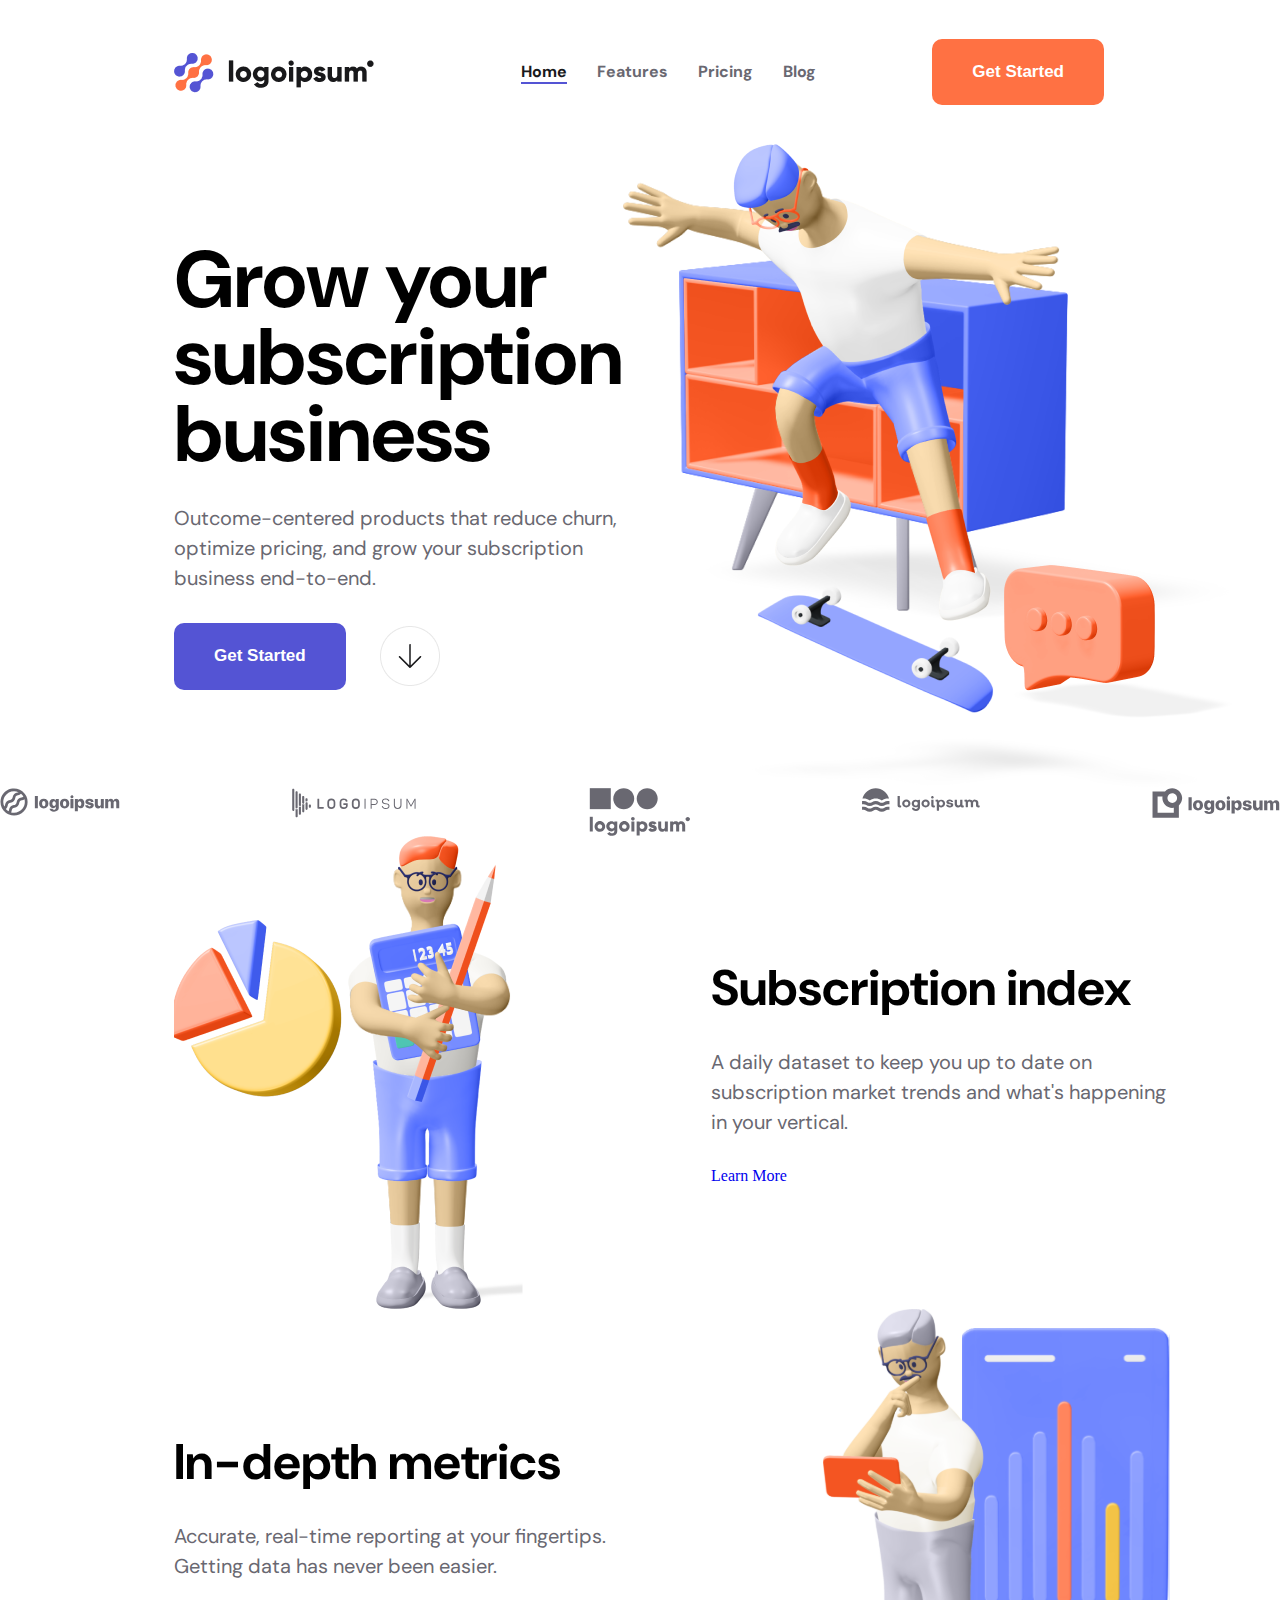
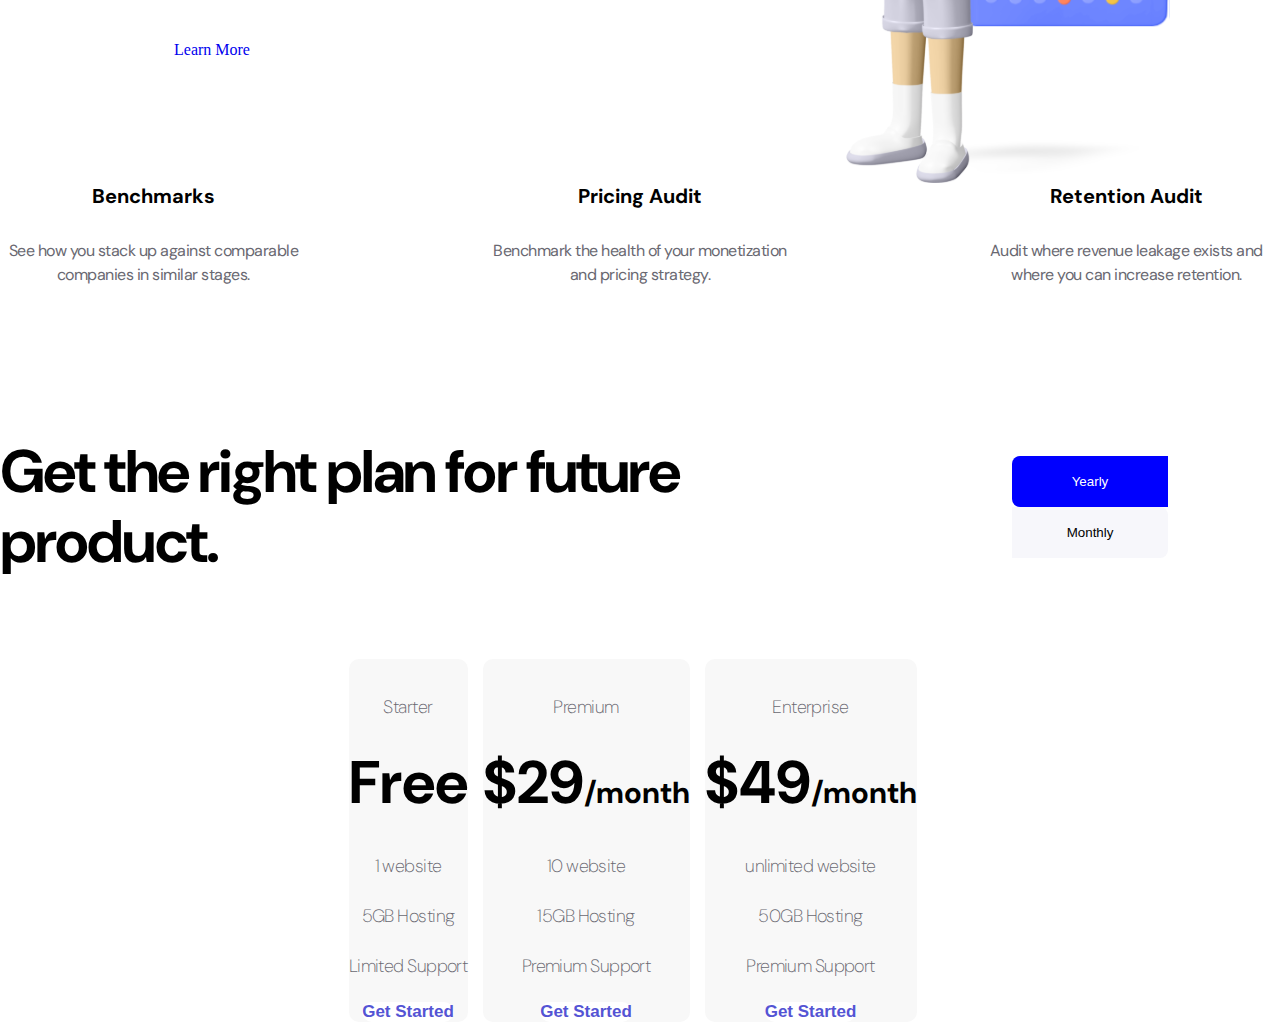
==== index.html @ 1cc86185 "working" ====
<html lang="en">
<head>
    <meta charset="UTF-8">
    <meta http-equiv="X-UA-Compatible" content="IE=edge">
    <meta name="viewport" content="width=device-width, initial-scale=1.0">
    <title>Document</title>
    <link rel="preconnect" href="https://fonts.googleapis.com">
    <link rel="preconnect" href="https://fonts.gstatic.com" crossorigin>
    <link href="https://fonts.googleapis.com/css2?family=DM+Sans&display=swap" rel="stylesheet">
    <link rel="stylesheet" href="style.css">
</head>
<body>

    <div class="head">
        <header>
            <!--The Logo-->
            <img src="/Assets/Logo Colorlogo.png" width="" height="">
           
            <!-- The list items -->
            <nav class="navbar">
                <ul>
                    <li class="first">Home</li>
                    <li>Features</li>
                    <li>Pricing</li>
                    <li>Blog</li>
                </ul>
            </nav>
            
            <!-- Button -->
            <button>Get Started</button>
        </header>
    </div>

    <section>
        <!-- The first div -->
        <div>
            <h2>Grow your subscription business</h2>
            <p>Outcome-centered products that reduce churn, optimize pricing, and grow your subscription business end-to-end.</p>
            <div class="arrowbtn">
                <button>Get Started</button>
                <img src="/Assets/Down Arrow.png" class="arrow">
            </div>
        </div>

        <!-- second div -->
        <div>
            <img src="/Assets/the HERO.png" alt="">
        </div>
    </section>
    <div class="logos">
        <div>
            <img src="/Assets/Grouplogo1.svg" alt="logo">
        </div>
        <div>
            <img src="/Assets/Grouplogo2.svg" alt="logo">
        </div>
        <div>
            <img src="/Assets/Grouplogo3.svg" alt="logo">
        </div>
        <div>
            <img src="/Assets/Grouplogo4.svg" alt="logo">
        </div>
        <div>
            <img src="/Assets/Grouplogo5.svg" alt="logo">
        </div>
    </div>
    <section>
        <!-- image div -->
        <div>
            <img src="/Assets/Content Image 02.png" alt="pose">
        </div>

        <div class="text">
            <h2>Subscription index</h2>
            <p>A daily dataset to keep you up to date on subscription market trends and what's happening in your vertical.</p>
            <a href="/">Learn More</a>
        </div>
    </section>

    <section>
        <div class="text">
            <h2>In-depth metrics</h2>
            <p>Accurate, real-time reporting at your fingertips. Getting data has never been easier.</p>
            <a href="/">Learn More</a>
        </div>
        <div>
            <img src="/Assets/Content Imagepiccc.svg">
        </div>
    </section>

    <!-- random section -->
    <div class="logos">
        <div class="content">
            <h4>Benchmarks</h4>
            <p>See how you stack up against comparable companies in similar stages.</p>

        </div>
        <div class="content">
            <h4>Pricing Audit</h4>
            <p>Benchmark the health of your monetization and pricing strategy.</p>

        </div>
        <div class="content">
            <h4>Retention Audit</h4>
            <p>Audit where revenue leakage exists and where you can increase retention.</p>
        </div>
    </div>

    <!--Card section-->
    <div class="plan">
        <div>
            <h2>Get the right plan for future product.</h2>
        </div>
        <div class="btn">
            <button>Yearly</button>
            <button>Monthly</button>
        </div>
    </div>

    <div class="cards">
        <div class="card">
            <p>Starter</p>
            <h2>Free</h2>
            <div class="details">
                <p>1 website</p>
                <p>5GB Hosting</p>
                <p>Limited Support</p>
            </div>
            
            <div>
                <button>Get Started</button>
            </div>

        </div>
        <div class="card">
            <p>Premium</p>
            <h2>$29<span>/month</span></h2>
            <div class="details">
                <p>10 website</p>
                <p>15GB Hosting</p>
                <p>Premium Support</p>
            </div>
         
            <div>
                <button>Get Started</button>
            </div>

        </div>
        <div class="card">
            <p>Enterprise</p>
            <h2>$49<span>/month</span></h2>
            <div class="details">
                <p>unlimited website</p>
                <p>50GB Hosting</p>
                <p>Premium Support</p>
            </div>
         
            <div>
                <button>Get Started</button>
            </div>

        </div>
    </div>
</body>

</html>
---- style.css ----
*{
    margin: 0;
    padding: 0;
    box-sizing: border-box;
}
body{
   
}

/* HEADER STYLE */
header {
    height: 9rem;
    display: flex;
    align-items: center;
    justify-content:space-between;
    padding-left: 174px;
    padding-right: 176px;
}

.first {
    border-bottom: 2px solid #5454D4;
    color: #19191B;
}

ul {
    display: flex;
    justify-content: space-between;
}

ul li {
    list-style-type: none;
    font-family: 'DM Sans', sans-serif;
    font-size: 16px;
    font-weight: 700;
    color: #696871;
    margin-left: 30px;
}

header button {
    padding: 22px 40px;
    border-radius: 10px;
    background: #FF7143;
    border: none;
    font-size: 17px;
    font-weight: 700;
    line-height: 22.13px;
    color: #fff;
}
/* HEADER STYLE */


/* SECTION STYLE */
section {
    display: flex;
    align-items: center;
    justify-content: space-between;
    padding-left: 174px;
    padding-right: 110px;
}

section h2 {
    font-weight: 700;
    font-size: 80px;
    line-height: 77px;
    font-family: 'DM Sans', sans-serif;
}

section p {
    font-weight: 400;
    font-size: 20px;
    line-height: 30px;
    color: #696871;
    font-family: 'DM Sans', sans-serif;
    margin-top: 30px;
}

section button {
    border-radius: 10px;
    background: #5454D4;
    border: none;
    font-size: 17px;
    font-weight: 700;
    line-height: 22.13px;
    color: #fff;
    margin-top: 30px;
    padding: 22px 40px;
}

.arrow{
    position: relative;
    top: 25px;
    margin-left: 30px;
}

/* logo wrapper */
.logos{
    display: flex;
    justify-content: space-between;
}

.text h2{
    font-size: 50px;
    line-height: 57px;
    font-weight: 700;
    font-family: 'DM Sans', sans-serif;
    margin-bottom: 30px;
}
.text p{
    font-weight: 400;
    font-size: 20px;
    line-height: 30px;
    width:459px;
    height:90px;
    margin-bottom: 30px;
}
.text a{
    text-decoration:none;
}
.content{
    text-align: center;
}
.content p{
    font-size: 16px;
    font-weight: 400;
    line-height: 24px;
    letter-spacing: -0.5002105832099915px;
    width:307px;
    height:48px;
    font-family: 'DM Sans', sans-serif;
    color: #696871;
    text-align: center;
    margin-top:20px;


}
.content h4{
    height:36px;
    font-family: 'DM Sans', sans-serif;
    font-size:20px;
    font-weight: 700;
    text-align: center;

}

.plan{
    display: flex;
    justify-content: space-between;
    align-items: center;
    margin-top: 150px;
    margin-bottom: 82px;

}

.plan h2{
    font-family: 'DM Sans', sans-serif;
    font-size: 60px;
    font-weight: 700;
    line-height: 70px;
    letter-spacing: -1.875789999961853px;
    text-align: left;

}

.btn{
    margin-left: 244px;
}

.plan button:nth-child(1){
    background-color: blue;
    color:#fff;
    padding: 18px 60px;
    border:none;
    border-radius: 8px 0px 0px 8px;
}
.plan button:nth-child(2){
    background-color:#F7F7FB;
    color:black;
    padding: 18px 55px;
    border:none;
    border-radius: 0px 8px 8px 0px;
}
.cards{
    display: flex;
    justify-content:center;
}
.card{
    background-color:#F8F8F8;
    border-radius: 10px;
    text-align: center;
    margin-right: 15px;
    padding-top: 34px;
    transition: all 0.6s;
    
}
.card h2{
    font-size: 60px;
    font-weight: 700;
    font-family: 'DM Sans', sans-serif;
    margin-bottom: 20px;
}
.details{
    margin-top:30px;
}
.card h2 span{
    font-size: 30px;
    font-weight: 700;
    font-family: 'DM Sans', sans-serif;
}
.card p{
     margin-bottom: 22px;
    font-family: 'DM Sans', sans-serif;
    font-size: 18px;
    font-weight: 200;
    line-height: 28px;
    letter-spacing: -0.5627369284629822px;
    color: #696871;
}

.card button{
    
    border-radius: 10px;
    border:none;
    background-color: #fff;
    color:#5454D4;
    font-weight: 700;
    font-size: 17px;
}

.card:hover{
    cursor: pointer;
    background-color: #FF7143;
    color:white;
    transform: scale(1.04);
    margin-left:15px;
}

.card button:hover{
    
    border-radius: 10px;
    border:none;
    background-color: #9F3919;
    color:#ffffff;
    font-weight: 700;
    font-size: 17px;
}
@media only screen and (max-width:820px){
    section , .plan, .cards{
        display: grid;
    }
    .logos{
        display: grid;
    }
    nav ,header button{
        display: none;
    }
}
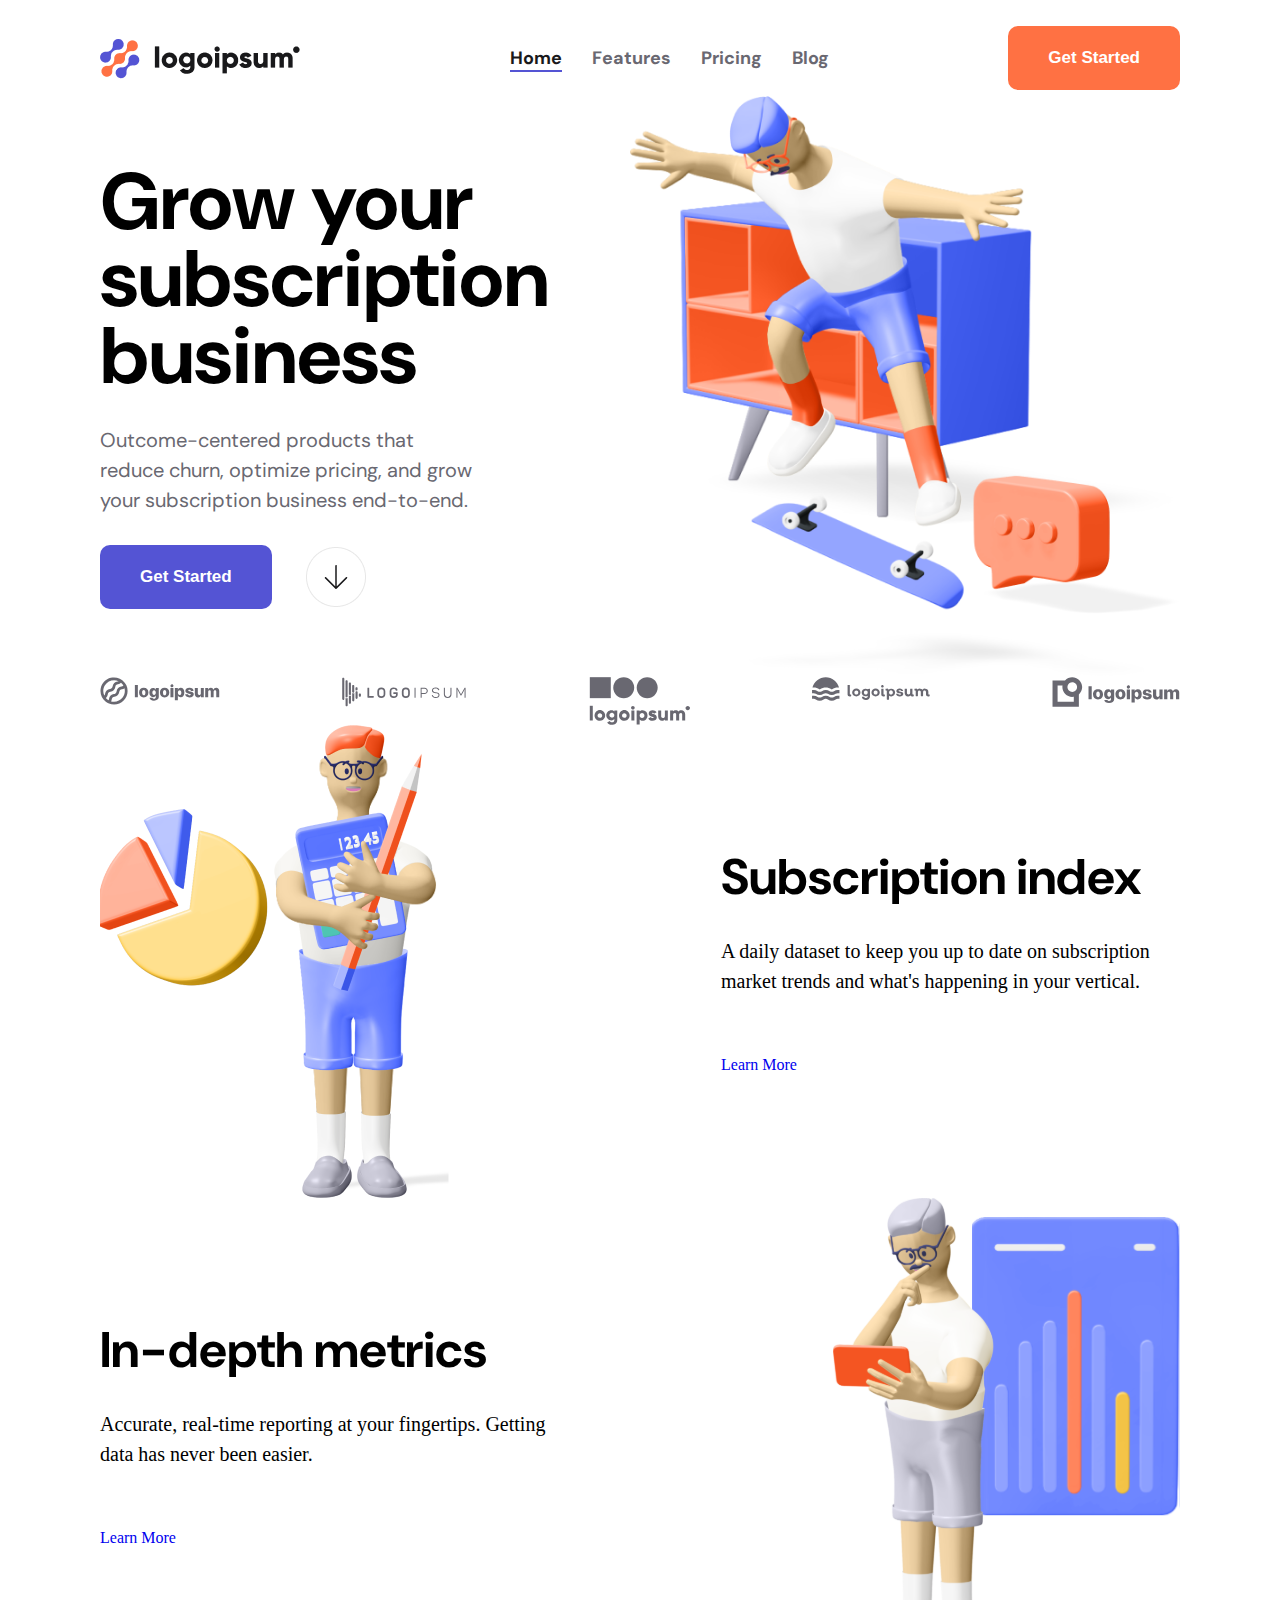
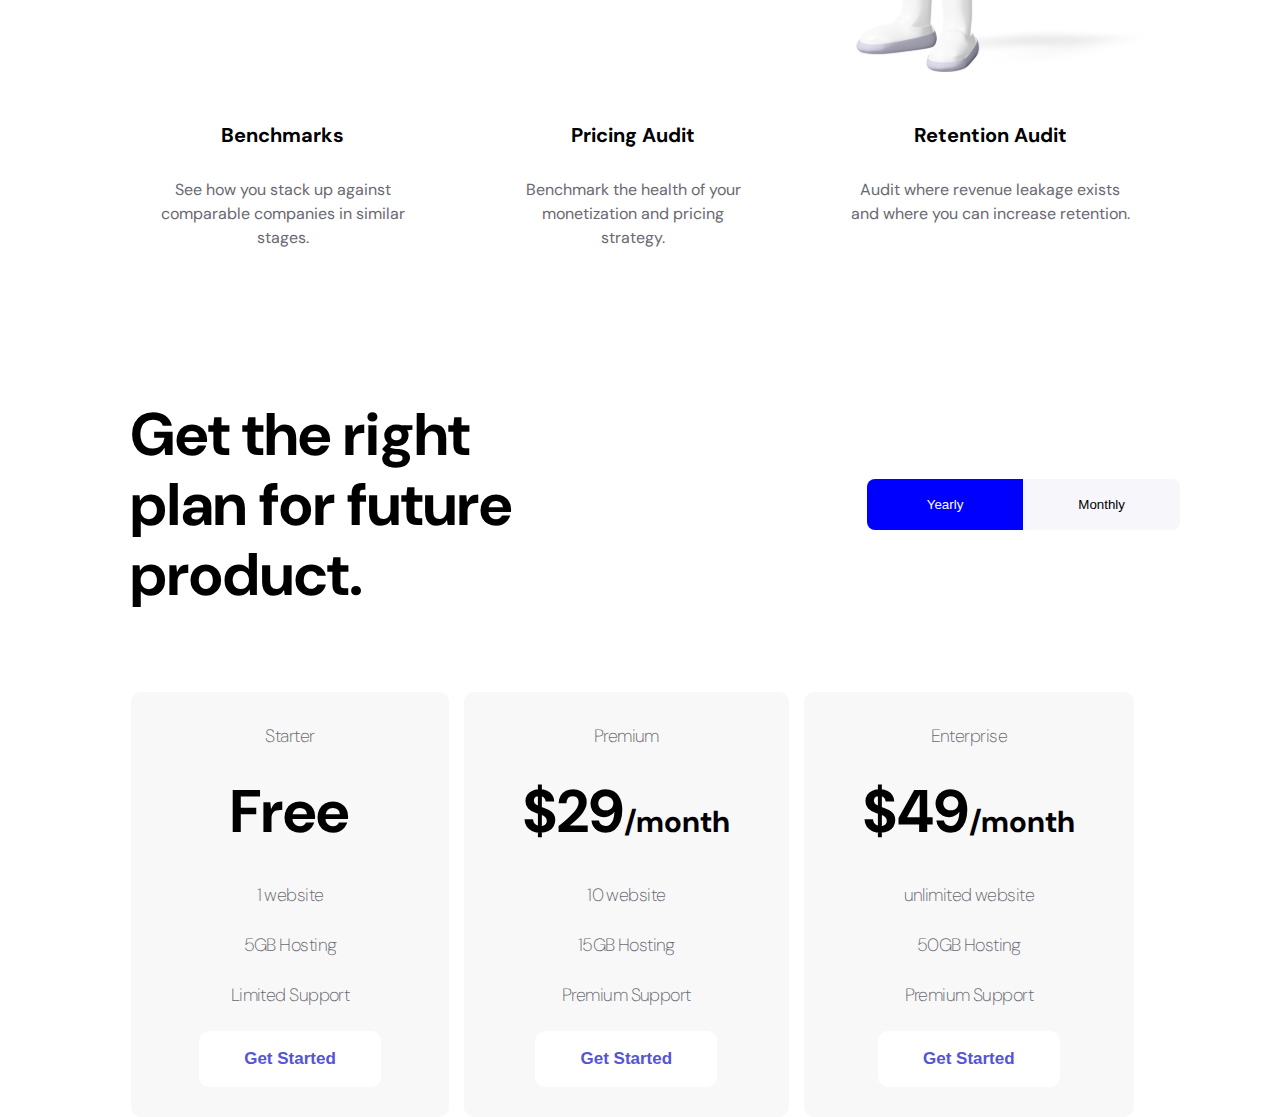
==== commit 2d2add52: "first challenge" ====
--- a/index.html
+++ b/index.html
@@ -11,29 +11,35 @@
 </head>
 <body>
 
-    <div class="head">
         <header>
             <!--The Logo-->
-            <img src="/Assets/Logo Colorlogo.png" width="" height="">
+            <img src="/Assets/Logo Colorlogo.png" width="" height=""> 
+            
+            <input type="checkbox" class="burger" id="burger">
+            <label class="hamburger" for="burger">
+                <svg xmlns="http://www.w3.org/2000/svg" width="26" height="26" fill="currentColor" class="bi bi-list" viewBox="0 0 16 16">
+                <path fill-rule="evenodd" d="M2.5 12a.5.5 0 0 1 .5-.5h10a.5.5 0 0 1 0 1H3a.5.5 0 0 1-.5-.5zm0-4a.5.5 0 0 1 .5-.5h10a.5.5 0 0 1 0 1H3a.5.5 0 0 1-.5-.5zm0-4a.5.5 0 0 1 .5-.5h10a.5.5 0 0 1 0 1H3a.5.5 0 0 1-.5-.5z"/>
+              </svg>
+            </label>
            
             <!-- The list items -->
             <nav class="navbar">
                 <ul>
-                    <li class="first">Home</li>
-                    <li>Features</li>
-                    <li>Pricing</li>
-                    <li>Blog</li>
+                    <li><a href="#first" class="first" >Home</a></li>
+                    <li><a href="#second">Features</a></li>
+                    <li><a href="#fourth">Pricing</a></li>
+                    <li><a href="#">Blog</a></li>
                 </ul>
             </nav>
             
             <!-- Button -->
             <button>Get Started</button>
         </header>
-    </div>
+    
 
-    <section>
+     <section class="firstSection" id="first">
         <!-- The first div -->
-        <div>
+        <div class="firt">
             <h2>Grow your subscription business</h2>
             <p>Outcome-centered products that reduce churn, optimize pricing, and grow your subscription business end-to-end.</p>
             <div class="arrowbtn">
@@ -43,10 +49,13 @@
         </div>
 
         <!-- second div -->
-        <div>
-            <img src="/Assets/the HERO.png" alt="">
+        <div class="firstImage">
+             <img src="/Assets/the HERO.png" alt=""> 
         </div>
-    </section>
+    </section> 
+
+
+    
     <div class="logos">
         <div>
             <img src="/Assets/Grouplogo1.svg" alt="logo">
@@ -63,8 +72,10 @@
         <div>
             <img src="/Assets/Grouplogo5.svg" alt="logo">
         </div>
-    </div>
-    <section>
+    </div> 
+
+   
+    <section class="secondsection" id="second">
         <!-- image div -->
         <div>
             <img src="/Assets/Content Image 02.png" alt="pose">
@@ -75,9 +86,9 @@
             <p>A daily dataset to keep you up to date on subscription market trends and what's happening in your vertical.</p>
             <a href="/">Learn More</a>
         </div>
-    </section>
+    </section> 
 
-    <section>
+    <section class="thirdsection">
         <div class="text">
             <h2>In-depth metrics</h2>
             <p>Accurate, real-time reporting at your fingertips. Getting data has never been easier.</p>
@@ -86,16 +97,16 @@
         <div>
             <img src="/Assets/Content Imagepiccc.svg">
         </div>
-    </section>
+    </section> 
 
     <!-- random section -->
-    <div class="logos">
+    <div class="contents">
         <div class="content">
             <h4>Benchmarks</h4>
             <p>See how you stack up against comparable companies in similar stages.</p>
 
         </div>
-        <div class="content">
+        <div class="content" class="cont">
             <h4>Pricing Audit</h4>
             <p>Benchmark the health of your monetization and pricing strategy.</p>
 
@@ -104,10 +115,10 @@
             <h4>Retention Audit</h4>
             <p>Audit where revenue leakage exists and where you can increase retention.</p>
         </div>
-    </div>
+    </div> 
 
     <!--Card section-->
-    <div class="plan">
+    <div class="plan" id="fourth">
         <div>
             <h2>Get the right plan for future product.</h2>
         </div>
@@ -115,10 +126,10 @@
             <button>Yearly</button>
             <button>Monthly</button>
         </div>
-    </div>
+    </div> 
 
     <div class="cards">
-        <div class="card">
+        <div class="firstcard">
             <p>Starter</p>
             <h2>Free</h2>
             <div class="details">
@@ -130,8 +141,8 @@
             <div>
                 <button>Get Started</button>
             </div>
+        </div>
 
-        </div>
         <div class="card">
             <p>Premium</p>
             <h2>$29<span>/month</span></h2>
@@ -140,12 +151,12 @@
                 <p>15GB Hosting</p>
                 <p>Premium Support</p>
             </div>
-         
+            
             <div>
                 <button>Get Started</button>
             </div>
-
         </div>
+    
         <div class="card">
             <p>Enterprise</p>
             <h2>$49<span>/month</span></h2>
@@ -158,9 +169,8 @@
             <div>
                 <button>Get Started</button>
             </div>
-
         </div>
-    </div>
+    </div>  
 </body>
 
 </html>--- a/style.css
+++ b/style.css
@@ -3,18 +3,16 @@
     padding: 0;
     box-sizing: border-box;
 }
-body{
-   
-}
 
 /* HEADER STYLE */
 header {
-    height: 9rem;
     display: flex;
     align-items: center;
     justify-content:space-between;
-    padding-left: 174px;
-    padding-right: 176px;
+    padding-left: 100px;
+    padding-right: 100px;
+    padding-top: 20px;
+    height: 6rem;
 }
 
 .first {
@@ -26,14 +24,16 @@
     display: flex;
     justify-content: space-between;
 }
-
-ul li {
-    list-style-type: none;
-    font-family: 'DM Sans', sans-serif;
-    font-size: 16px;
+ul li{
+    list-style: none;
+}
+ul li a{
+    font-family: 'DM Sans', sans-serif;
+    font-size: 18px;
     font-weight: 700;
     color: #696871;
     margin-left: 30px;
+    text-decoration: none;
 }
 
 header button {
@@ -43,47 +43,53 @@
     border: none;
     font-size: 17px;
     font-weight: 700;
-    line-height: 22.13px;
     color: #fff;
+    cursor: pointer;
 }
 /* HEADER STYLE */
 
 
 /* SECTION STYLE */
-section {
+.firstsection {
     display: flex;
     align-items: center;
     justify-content: space-between;
-    padding-left: 174px;
-    padding-right: 110px;
-}
-
-section h2 {
+    padding-left: 100px;
+    padding-right: 100px;
+}
+
+.firstImage img{
+    width: 550px;
+    height: auto;
+}
+
+.firstSection h2 {
     font-weight: 700;
     font-size: 80px;
     line-height: 77px;
     font-family: 'DM Sans', sans-serif;
 }
 
-section p {
+.firstSection p {
     font-weight: 400;
     font-size: 20px;
     line-height: 30px;
     color: #696871;
     font-family: 'DM Sans', sans-serif;
     margin-top: 30px;
-}
-
-section button {
+    padding-right: 155px;
+}
+
+.firstsection button {
     border-radius: 10px;
     background: #5454D4;
     border: none;
     font-size: 17px;
     font-weight: 700;
-    line-height: 22.13px;
     color: #fff;
     margin-top: 30px;
     padding: 22px 40px;
+    cursor: pointer;
 }
 
 .arrow{
@@ -92,10 +98,28 @@
     margin-left: 30px;
 }
 
+/*Second Section*/
+.secondsection , .thirdsection{
+    display: flex;
+    align-items: center;
+    justify-content: space-between;
+    padding-left: 100px;
+    padding-right: 100px;
+}
+
 /* logo wrapper */
 .logos{
     display: flex;
     justify-content: space-between;
+    padding-left: 100px;
+    padding-right: 100px;
+}
+.contents{
+        display: flex;
+        justify-content: space-between;
+        padding-left: 100px;
+        padding-right: 100px;
+        padding-top: 50px;
 }
 
 .text h2{
@@ -123,14 +147,11 @@
     font-size: 16px;
     font-weight: 400;
     line-height: 24px;
-    letter-spacing: -0.5002105832099915px;
-    width:307px;
-    height:48px;
     font-family: 'DM Sans', sans-serif;
     color: #696871;
     text-align: center;
     margin-top:20px;
-
+    padding:0 50px;
 
 }
 .content h4{
@@ -148,7 +169,8 @@
     align-items: center;
     margin-top: 150px;
     margin-bottom: 82px;
-
+    padding-left: 100px;
+    padding-right: 100px;
 }
 
 .plan h2{
@@ -156,13 +178,14 @@
     font-size: 60px;
     font-weight: 700;
     line-height: 70px;
-    letter-spacing: -1.875789999961853px;
     text-align: left;
+    padding: 0 30px;
 
 }
 
 .btn{
     margin-left: 244px;
+    display: inline-flex;
 }
 
 .plan button:nth-child(1){
@@ -183,30 +206,27 @@
     display: flex;
     justify-content:center;
 }
-.card{
+
+.firstcard{
     background-color:#F8F8F8;
     border-radius: 10px;
     text-align: center;
     margin-right: 15px;
-    padding-top: 34px;
-    transition: all 0.6s;
-    
-}
-.card h2{
+    padding:30px 68px;
+    transition: all 0.6s; 
+}
+.firstcard h2{
     font-size: 60px;
     font-weight: 700;
     font-family: 'DM Sans', sans-serif;
     margin-bottom: 20px;
 }
-.details{
-    margin-top:30px;
-}
-.card h2 span{
+.firstcard h2 span{
     font-size: 30px;
     font-weight: 700;
     font-family: 'DM Sans', sans-serif;
 }
-.card p{
+.firstcard p{
      margin-bottom: 22px;
     font-family: 'DM Sans', sans-serif;
     font-size: 18px;
@@ -215,9 +235,68 @@
     letter-spacing: -0.5627369284629822px;
     color: #696871;
 }
+.firstcard button{
+    padding: 18px 45px;
+    border-radius: 10px;
+    border:none;
+    background-color: #fff;
+    color:#5454D4;
+    font-weight: 700;
+    font-size: 17px;
+}
+.firstcard:hover{
+    cursor: pointer;
+    background-color: #FF7143;
+    color:white;
+    transform: scale(1.04);
+    margin-left:15px;
+}
+
+.firstcard button:hover{
+    
+    border-radius: 10px;
+    border:none;
+    background-color: #9F3919;
+    color:#ffffff;
+    font-weight: 700;
+    font-size: 17px;
+}
+
+
+.card{
+    background-color:#F8F8F8;
+    border-radius: 10px;
+    text-align: center;
+    margin-right: 15px;
+    padding:30px 59px;
+    transition: all 0.6s;
+}
+.card h2{
+    font-size: 60px;
+    font-weight: 700;
+    font-family: 'DM Sans', sans-serif;
+    margin-bottom: 20px;
+}
+.details{
+    margin-top:30px;
+}
+.card h2 span{
+    font-size: 30px;
+    font-weight: 700;
+    font-family: 'DM Sans', sans-serif;
+}
+.card p{
+     margin-bottom: 22px;
+    font-family: 'DM Sans', sans-serif;
+    font-size: 18px;
+    font-weight: 200;
+    line-height: 28px;
+    letter-spacing: -0.5627369284629822px;
+    color: #696871;
+}
 
 .card button{
-    
+    padding: 18px 45px;
     border-radius: 10px;
     border:none;
     background-color: #fff;
@@ -243,14 +322,112 @@
     font-weight: 700;
     font-size: 17px;
 }
-@media only screen and (max-width:820px){
-    section , .plan, .cards{
+.burger{
+    display :none;
+}
+.hamburger{
+    display: none;
+}
+@media only screen and (max-width:768px){ 
+
+    header {
+        padding-left: 2rem;
+        padding-right: 0px;
+        padding-top: 0px;
+    }
+
+    ul {
+        display: none;
+    }
+
+    header button {
+        display: none;
+    }
+
+    .burger{
+        display:block;
+        visibility: hidden;
+    }
+    .firstsection, .secondsection, .thirdsection {
+        display: flex;
+        flex-direction: column;
+        align-items: center;
+        justify-content: center;
+        padding-left: 2rem;
+        padding-right: 0px;
+        height: 50rem;
+    }
+    .firstImage img, .secondsection img, .thirdsection img{
+        width: 300px;
+    }
+    
+    .firstSection h2, .secondsection h2, .thirdsection h2, .plan h2{
+        font-size: 24px;
+        width: 20rem;
+        line-height: 37px;
+    }
+    .firstSection p, .secondsection p, .thirdsection p, .content {
+        font-weight: 400;
+        font-size: 20px;
+        width: 20rem;
+        margin-top: 15px;
+        padding-right: 0px;
+    }
+    .logos{
+        display: none;
+    }
+    .contents, .cards{
         display: grid;
-    }
-    .logos{
+        justify-content: center;
+    } 
+    .content, .card, .firstcard{
+        margin-top: 50px;
+    }
+    
+    .plan{
+            display: flex;
+            justify-content: space-between;
+            align-items: center;
+            margin-top: 30px;
+            margin-bottom: 2px;
+            padding-left:0px;
+            padding-right:0px;
+    }
+    .plan button{
+        display: none;
+    }
+    .firstSection, .secondsection , .thirdsection , .plan{
         display: grid;
-    }
-    nav ,header button{
-        display: none;
-    }
-}+    } 
+    nav{
+        padding: 0 2rem;
+    }
+    nav ul li{
+        padding: 0 20px;
+    }
+}
+@media only screen and (max-width:675px){
+    .hamburger{
+        display: block;
+        cursor: pointer;
+    }
+    .burger:checked ~ .navbar ul {
+        display: grid;
+        position: absolute;
+        background-color:#fff;
+        width: 100%;
+        height: 15rem;
+        top: 75px;
+        left:0;
+        cursor: pointer;
+        text-align: left;
+    }  
+    
+    .burger:checked ~ .navbar ul li {
+        padding-left: 5px;
+        border: none;
+    }
+
+
+
+}
